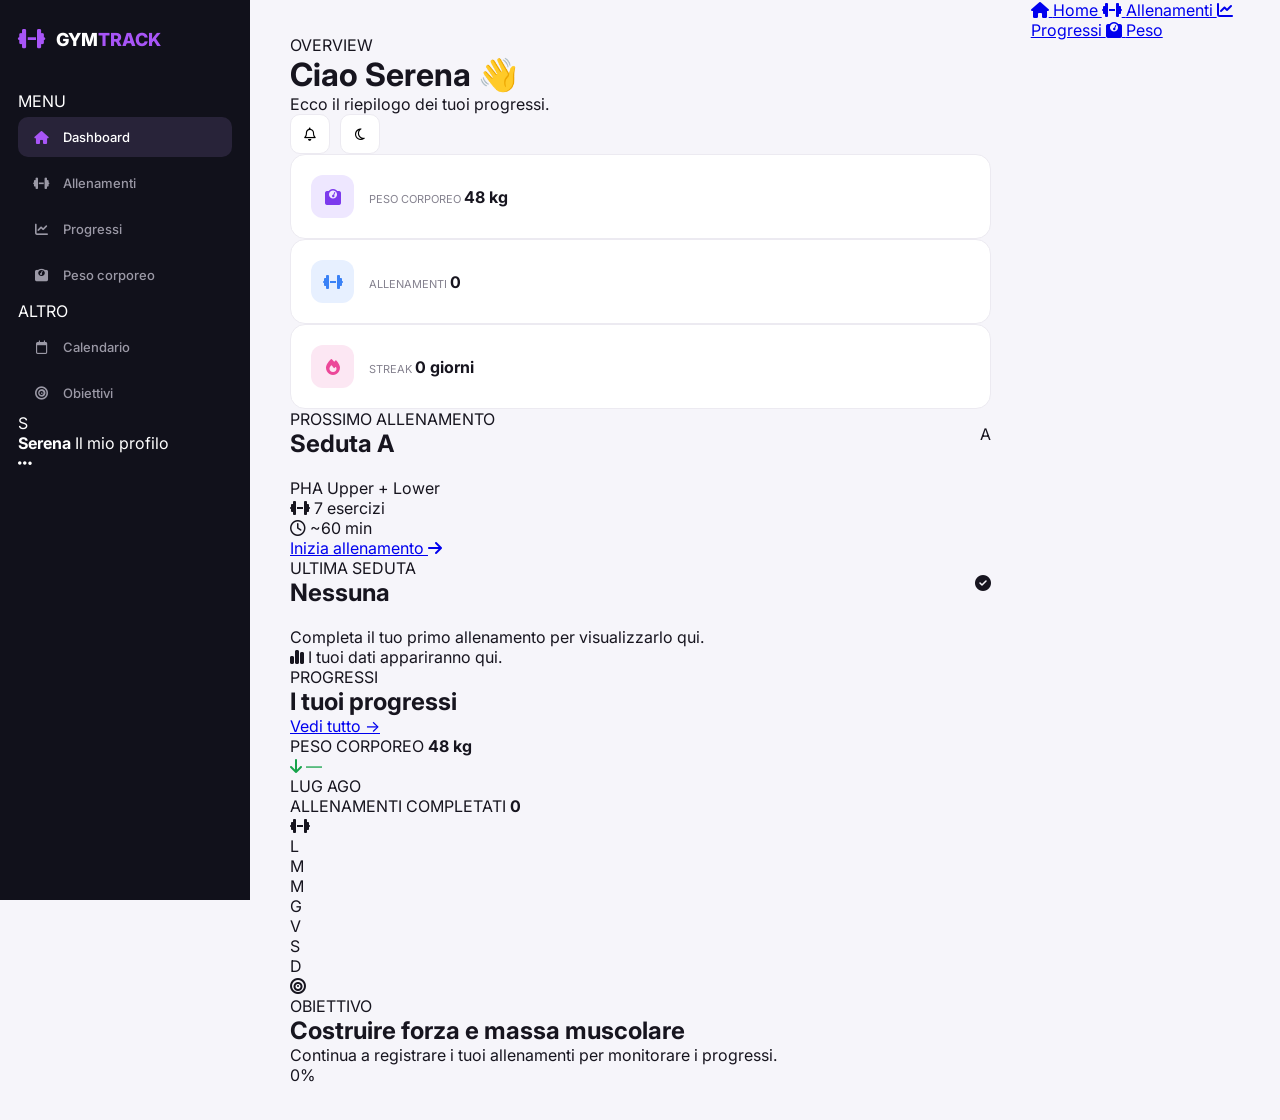
==== index.html @ af75dc8d "Add files via upload" ====
<!DOCTYPE html>
<html lang="it">

<head>

    <meta charset="UTF-8">

    <meta
        name="viewport"
        content="width=device-width, initial-scale=1.0"
    >

    <title>GymTrack | Dashboard</title>


    <!-- FONT -->

    <link
        rel="preconnect"
        href="https://fonts.googleapis.com"
    >

    <link
        rel="preconnect"
        href="https://fonts.gstatic.com"
        crossorigin
    >

    <link
        href="https://fonts.googleapis.com/css2?family=Inter:wght@400;500;600;700&display=swap"
        rel="stylesheet"
    >


    <!-- ICONS -->

    <link
        rel="stylesheet"
        href="https://cdnjs.cloudflare.com/ajax/libs/font-awesome/6.5.2/css/all.min.css"
    >


    <!-- PWA -->

    <link
        rel="manifest"
        href="manifest.json"
    >

    <meta
        name="theme-color"
        content="#7c3aed"
    >

    <meta
        name="apple-mobile-web-app-capable"
        content="yes"
    >

    <meta
        name="apple-mobile-web-app-status-bar-style"
        content="default"
    >

    <meta
        name="apple-mobile-web-app-title"
        content="GymTrack"
    >


    <!-- CSS -->

    <link
        rel="stylesheet"
        href="style.css"
    >

</head>


<body>


<div class="app">


    <!-- =====================================
         SIDEBAR
    ====================================== -->

    <aside class="sidebar">


        <!-- LOGO -->

        <div class="logo">

            <div class="logo-icon">

                <i class="fa-solid fa-dumbbell"></i>

            </div>

            <span>
                GYM<span>TRACK</span>
            </span>

        </div>


        <!-- NAVIGAZIONE -->

        <nav class="navigation">


            <p class="nav-title">
                MENU
            </p>


            <a
                href="index.html"
                class="active"
            >

                <i class="fa-solid fa-house"></i>

                <span>
                    Dashboard
                </span>

            </a>


            <a href="allenamenti.html">

                <i class="fa-solid fa-dumbbell"></i>

                <span>
                    Allenamenti
                </span>

            </a>


            <a href="#">

                <i class="fa-solid fa-chart-line"></i>

                <span>
                    Progressi
                </span>

            </a>


            <a href="#">

                <i class="fa-solid fa-weight-scale"></i>

                <span>
                    Peso corporeo
                </span>

            </a>


            <p class="nav-title second">
                ALTRO
            </p>


            <a href="#">

                <i class="fa-regular fa-calendar"></i>

                <span>
                    Calendario
                </span>

            </a>


            <a href="#">

                <i class="fa-solid fa-bullseye"></i>

                <span>
                    Obiettivi
                </span>

            </a>


        </nav>


        <!-- PROFILO -->

        <div class="sidebar-profile">

            <div class="avatar">
                S
            </div>


            <div class="profile-info">

                <strong>
                    Serena
                </strong>

                <span>
                    Il mio profilo
                </span>

            </div>


            <i class="fa-solid fa-ellipsis"></i>

        </div>


    </aside>



    <!-- =====================================
         MAIN
    ====================================== -->

    <main class="main">


        <!-- HEADER -->

        <header class="top-header">


            <div>

                <span class="small-label">
                    OVERVIEW
                </span>


                <h1>
                    Ciao Serena 👋
                </h1>


                <p>
                    Ecco il riepilogo dei tuoi progressi.
                </p>

            </div>


            <div class="header-actions">


                <button
                    class="icon-button"
                    aria-label="Notifiche"
                >

                    <i class="fa-regular fa-bell"></i>

                </button>


                <button
                    class="icon-button"
                    aria-label="Modalità scura"
                >

                    <i class="fa-regular fa-moon"></i>

                </button>


            </div>


        </header>



        <!-- =====================================
             STATISTICHE
        ====================================== -->

        <section class="stats-row">


            <!-- PESO -->

            <div class="stat-card">


                <div class="stat-icon purple">

                    <i class="fa-solid fa-weight-scale"></i>

                </div>


                <div>

                    <span>
                        PESO CORPOREO
                    </span>


                    <strong id="bodyWeight">
                        48 kg
                    </strong>

                </div>


            </div>



            <!-- ALLENAMENTI -->

            <div class="stat-card">


                <div class="stat-icon blue">

                    <i class="fa-solid fa-dumbbell"></i>

                </div>


                <div>

                    <span>
                        ALLENAMENTI
                    </span>


                    <strong id="completedWorkouts">
                        0
                    </strong>

                </div>


            </div>



            <!-- STREAK -->

            <div class="stat-card">


                <div class="stat-icon pink">

                    <i class="fa-solid fa-fire"></i>

                </div>


                <div>

                    <span>
                        STREAK
                    </span>


                    <strong id="streak">
                        0 giorni
                    </strong>

                </div>


            </div>


        </section>



        <!-- =====================================
             CONTENUTO PRINCIPALE
        ====================================== -->

        <section class="dashboard-grid">


            <!-- =================================
                 PROSSIMO ALLENAMENTO
            ================================== -->

            <div class="dashboard-card next-workout">


                <div class="card-header">


                    <div>

                        <span class="card-label">
                            PROSSIMO ALLENAMENTO
                        </span>


                        <h2>
                            Seduta A
                        </h2>

                    </div>


                    <div class="workout-badge">
                        A
                    </div>


                </div>


                <p class="card-description">
                    PHA Upper + Lower
                </p>


                <div class="workout-meta">


                    <div>

                        <i class="fa-solid fa-dumbbell"></i>

                        <span>
                            7 esercizi
                        </span>

                    </div>


                    <div>

                        <i class="fa-regular fa-clock"></i>

                        <span>
                            ~60 min
                        </span>

                    </div>


                </div>


                <a
                    href="allenamento.html?id=A"
                    class="primary-button"
                >

                    Inizia allenamento

                    <i class="fa-solid fa-arrow-right"></i>

                </a>


            </div>



            <!-- =================================
                 ULTIMO ALLENAMENTO
            ================================== -->

            <div class="dashboard-card">


                <div class="card-header">


                    <div>

                        <span class="card-label">
                            ULTIMA SEDUTA
                        </span>


                        <h2 id="lastWorkout">
                            Nessuna
                        </h2>

                    </div>


                    <i class="fa-solid fa-circle-check completed-icon"></i>


                </div>


                <p class="card-description">
                    Completa il tuo primo allenamento
                    per visualizzarlo qui.
                </p>


                <div class="last-workout-empty">

                    <i class="fa-solid fa-chart-simple"></i>

                    <span>
                        I tuoi dati appariranno qui.
                    </span>

                </div>


            </div>


        </section>



        <!-- =====================================
             PROGRESSI
        ====================================== -->

        <section class="progress-section">


            <div class="section-heading">


                <div>

                    <span class="card-label">
                        PROGRESSI
                    </span>


                    <h2>
                        I tuoi progressi
                    </h2>

                </div>


                <a href="#">
                    Vedi tutto →
                </a>


            </div>


            <div class="progress-grid">


                <!-- PESO -->

                <div class="progress-card">


                    <div class="progress-card-header">


                        <div>

                            <span>
                                PESO CORPOREO
                            </span>


                            <strong id="progressWeight">
                                48 kg
                            </strong>

                        </div>


                        <div class="trend positive">

                            <i class="fa-solid fa-arrow-down"></i>

                            <span>
                                —
                            </span>

                        </div>

                    </div>


                    <div class="fake-chart weight-chart">


                        <div class="chart-line"></div>


                        <div class="chart-point p1"></div>

                        <div class="chart-point p2"></div>

                        <div class="chart-point p3"></div>

                        <div class="chart-point p4"></div>

                        <div class="chart-point p5"></div>


                    </div>


                    <div class="chart-labels">

                        <span>
                            LUG
                        </span>

                        <span>
                            AGO
                        </span>

                    </div>


                </div>



                <!-- ALLENAMENTI -->

                <div class="progress-card">


                    <div class="progress-card-header">


                        <div>

                            <span>
                                ALLENAMENTI COMPLETATI
                            </span>


                            <strong id="progressWorkouts">
                                0
                            </strong>

                        </div>


                        <div class="progress-icon">

                            <i class="fa-solid fa-dumbbell"></i>

                        </div>

                    </div>


                    <div class="weekly-bars">


                        <div class="bar-wrapper">

                            <div
                                class="bar"
                                style="height: 25%"
                            ></div>

                            <span>
                                L
                            </span>

                        </div>


                        <div class="bar-wrapper">

                            <div
                                class="bar"
                                style="height: 45%"
                            ></div>

                            <span>
                                M
                            </span>

                        </div>


                        <div class="bar-wrapper">

                            <div
                                class="bar"
                                style="height: 70%"
                            ></div>

                            <span>
                                M
                            </span>

                        </div>


                        <div class="bar-wrapper">

                            <div
                                class="bar"
                                style="height: 35%"
                            ></div>

                            <span>
                                G
                            </span>

                        </div>


                        <div class="bar-wrapper">

                            <div
                                class="bar"
                                style="height: 85%"
                            ></div>

                            <span>
                                V
                            </span>

                        </div>


                        <div class="bar-wrapper">

                            <div
                                class="bar"
                                style="height: 20%"
                            ></div>

                            <span>
                                S
                            </span>

                        </div>


                        <div class="bar-wrapper">

                            <div
                                class="bar"
                                style="height: 10%"
                            ></div>

                            <span>
                                D
                            </span>

                        </div>


                    </div>


                </div>


            </div>


        </section>



        <!-- =====================================
             OBIETTIVO
        ====================================== -->

        <section class="goal-card">


            <div class="goal-icon">

                <i class="fa-solid fa-bullseye"></i>

            </div>


            <div class="goal-content">

                <span>
                    OBIETTIVO
                </span>


                <h2>
                    Costruire forza e massa muscolare
                </h2>


                <p>
                    Continua a registrare i tuoi allenamenti
                    per monitorare i progressi.
                </p>


                <div class="goal-progress">


                    <div class="goal-progress-bar">

                        <div
                            id="goalProgress"
                            class="goal-progress-fill"
                        ></div>

                    </div>


                    <span id="goalPercentage">
                        0%
                    </span>


                </div>

            </div>


        </section>


    </main>



    <!-- =====================================
         MOBILE NAVIGATION
    ====================================== -->

    <nav class="mobile-nav">


        <a
            href="index.html"
            class="mobile-nav-item active"
        >

            <i class="fa-solid fa-house"></i>

            <span>
                Home
            </span>

        </a>


        <a
            href="allenamenti.html"
            class="mobile-nav-item"
        >

            <i class="fa-solid fa-dumbbell"></i>

            <span>
                Allenamenti
            </span>

        </a>


        <a
            href="#"
            class="mobile-nav-item"
        >

            <i class="fa-solid fa-chart-line"></i>

            <span>
                Progressi
            </span>

        </a>


        <a
            href="#"
            class="mobile-nav-item"
        >

            <i class="fa-solid fa-weight-scale"></i>

            <span>
                Peso
            </span>

        </a>


    </nav>


</div>



<!-- =====================================
     JAVASCRIPT
====================================== -->

<script src="script.js"></script>


<!-- SERVICE WORKER -->

<script>

if ("serviceWorker" in navigator) {

    window.addEventListener("load", () => {

        navigator.serviceWorker
            .register("./service-worker.js")

            .then(() => {

                console.log(
                    "GymTrack: Service Worker attivo"
                );

            })

            .catch(error => {

                console.error(
                    "GymTrack: errore Service Worker",
                    error
                );

            });

    });

}

</script>


</body>

</html>
---- style.css ----
@import url('https://fonts.googleapis.com/css2?family=Inter:wght@400;500;600;700;800&display=swap');


:root {
    --background: #f6f5fa;
    --card: #ffffff;
    --text: #17151f;
    --muted: #85828f;
    --border: #eceaf1;

    --purple: #7c3aed;
    --purple-light: #eee7ff;

    --pink: #ec4899;
    --blue: #3b82f6;
    --orange: #f59e0b;

    --sidebar: #11111b;
}


* {
    margin: 0;
    padding: 0;
    box-sizing: border-box;
}


body {
    font-family: "Inter", sans-serif;
    background: var(--background);
    color: var(--text);
}


button,
select {
    font-family: inherit;
}


/* =========================
   LAYOUT
========================= */

.app {
    display: flex;
    min-height: 100vh;
}


/* =========================
   SIDEBAR
========================= */

.sidebar {
    width: 250px;
    background: var(--sidebar);
    color: white;

    padding: 28px 18px;

    display: flex;
    flex-direction: column;

    position: fixed;
    left: 0;
    top: 0;
    bottom: 0;
}


.logo {
    display: flex;
    align-items: center;
    gap: 10px;

    font-size: 18px;
    font-weight: 800;

    margin-bottom: 40px;
}


.logo i {
    color: #a855f7;
    font-size: 22px;
}


.logo span span {
    color: #a855f7;
}


.sidebar nav {
    display: flex;
    flex-direction: column;
    gap: 6px;
}


.sidebar nav a {
    text-decoration: none;
    color: #9b99a6;

    padding: 12px 14px;

    border-radius: 10px;

    display: flex;
    align-items: center;
    gap: 13px;

    font-size: 13px;
    font-weight: 500;

    transition: 0.2s;
}


.sidebar nav a i {
    width: 18px;
    text-align: center;
}


.sidebar nav a:hover {
    background: #20202d;
    color: white;
}


.sidebar nav a.active {
    background: #282339;
    color: white;
}


.sidebar nav a.active i {
    color: #a855f7;
}


.profile {
    margin-top: auto;

    border-top: 1px solid #292936;

    padding-top: 20px;

    display: flex;
    align-items: center;
    gap: 12px;
}


.profile-img {
    width: 40px;
    height: 40px;

    border-radius: 50%;

    background: linear-gradient(
        135deg,
        #a855f7,
        #ec4899
    );

    display: flex;
    align-items: center;
    justify-content: center;

    font-weight: 700;
}


.profile strong {
    display: block;
    font-size: 13px;
}


.profile small {
    display: block;
    color: #8e8b98;
    font-size: 10px;
    margin-top: 3px;
}


/* =========================
   MAIN
========================= */

.main {
    margin-left: 250px;

    width: calc(100% - 250px);

    padding: 35px 40px;
}


.header {
    display: flex;
    justify-content: space-between;
    align-items: center;

    margin-bottom: 28px;
}


.header h1 {
    font-size: 27px;
    margin-bottom: 5px;
}


.header p {
    color: var(--muted);
    font-size: 13px;
}


.header-actions {
    display: flex;
    gap: 10px;
}


.header-actions button {
    width: 40px;
    height: 40px;

    border: 1px solid var(--border);
    background: white;

    border-radius: 10px;

    cursor: pointer;
}


.notification {
    color: #777481;
}


/* =========================
   STATISTICS
========================= */

.stats {
    display: grid;

    grid-template-columns:
        repeat(4, 1fr);

    gap: 18px;

    margin-bottom: 20px;
}


.stat-card {
    background: var(--card);

    border: 1px solid var(--border);

    border-radius: 15px;

    padding: 20px;

    display: flex;
    gap: 15px;

    align-items: center;
}


.stat-icon {
    width: 43px;
    height: 43px;

    border-radius: 12px;

    display: flex;
    align-items: center;
    justify-content: center;
}


.purple {
    background: #eee7ff;
    color: var(--purple);
}


.pink {
    background: #fce7f3;
    color: var(--pink);
}


.blue {
    background: #e7f0ff;
    color: var(--blue);
}


.orange {
    background: #fff2d8;
    color: var(--orange);
}


.stat-card span {
    color: var(--muted);
    font-size: 11px;
}


.stat-card h2 {
    margin: 4px 0;

    font-size: 23px;
}


.stat-card h2 small {
    font-size: 12px;
    font-weight: 500;
}


.stat-card p {
    color: var(--muted);
    font-size: 10px;
}


.stat-card p small {
    font-size: 9px;
}


.positive {
    color: #16a34a !important;
}


/* =========================
   CARDS
========================= */

.card {
    background: var(--card);

    border: 1px solid var(--border);

    border-radius: 15px;

    padding: 22px;
}


.card-header {
    display: flex;
    align-items: center;
    justify-content: space-between;

    margin-bottom: 20px;
}


.card-header h3 {
    font-size: 14px;
}


.card-header p {
    color: var(--muted);
    font-size: 10px;
    margin-top: 4px;
}


.card-header select {
    border: 1px solid var(--border);
    background: white;

    border-radius: 8px;

    padding: 7px 10px;

    color: #666;
    font-size: 11px;
}


.more {
    background: transparent;
    border: none;
    color: #aaa;
    cursor: pointer;
}


/* =========================
   MAIN GRID
========================= */

.main-grid {
    display: grid;

    grid-template-columns:
        1.5fr 1fr;

    gap: 20px;

    margin-bottom: 20px;
}


.chart-container {
    height: 250px;
    width: 100%;
}


#weightChart {
    width: 100%;
    height: 100%;
}


/* =========================
   WORKOUTS
========================= */

.workout-list {
    display: flex;
    flex-direction: column;
}


.workout {
    display: flex;
    align-items: center;

    gap: 13px;

    padding: 13px 0;

    border-bottom: 1px solid #f0eef3;
}


.date {
    width: 38px;
    height: 42px;

    border-radius: 8px;

    background: #f5f1ff;

    display: flex;
    flex-direction: column;

    align-items: center;
    justify-content: center;
}


.date strong {
    font-size: 14px;
}


.date span {
    color: var(--purple);

    font-size: 8px;
    font-weight: 700;
}


.workout-info {
    flex: 1;
}


.workout-info strong {
    display: block;
    font-size: 11px;
}


.workout-info span {
    color: var(--muted);
    font-size: 9px;
}


.workout-volume {
    text-align: right;
}


.workout-volume strong {
    display: block;
    font-size: 10px;
}


.workout-volume span {
    color: var(--muted);
    font-size: 9px;
}


.view-all {
    border: none;
    background: transparent;

    color: var(--purple);

    font-size: 10px;
    font-weight: 600;

    cursor: pointer;

    margin-top: 15px;
}


.view-all i {
    margin-left: 5px;
}


/* =========================
   BOTTOM GRID
========================= */

.bottom-grid {
    display: grid;

    grid-template-columns:
        1.1fr 1fr 1.1fr;

    gap: 20px;
}


/* =========================
   PROGRESS
========================= */

.progress-list {
    display: flex;
    flex-direction: column;
    gap: 17px;
}


.progress-row {
    display: flex;
    align-items: center;
    gap: 10px;
}


.exercise-icon {
    width: 32px;
    height: 32px;

    border-radius: 8px;

    background: #f1edff;

    color: var(--purple);

    display: flex;
    align-items: center;
    justify-content: center;

    font-size: 12px;
}


.exercise-name {
    flex: 1;
}


.exercise-name strong {
    display: block;
    font-size: 11px;
}


.exercise-name span {
    color: var(--muted);
    font-size: 9px;
}


.progress-up {
    color: #16a34a;
    font-size: 11px;
}


/* =========================
   DONUT
========================= */

.distribution {
    display: flex;
    align-items: center;
    gap: 25px;
}


.donut {
    width: 130px;
    height: 130px;

    border-radius: 50%;

    background: conic-gradient(
        var(--purple) 0 45%,
        #60a5fa 45% 70%,
        #34d399 70% 85%,
        #f472b6 85% 95%,
        #fb7185 95% 100%
    );

    display: flex;
    align-items: center;
    justify-content: center;
}


.donut::before {
    content: "";

    position: absolute;

    width: 85px;
    height: 85px;

    background: white;

    border-radius: 50%;
}


.donut div {
    position: relative;

    text-align: center;

    z-index: 2;
}


.donut strong {
    display: block;
    font-size: 17px;
}


.donut span {
    font-size: 9px;
    color: var(--muted);
}


.legend {
    display: flex;
    flex-direction: column;
    gap: 9px;

    width: 100%;
}


.legend div {
    display: flex;
    align-items: center;

    font-size: 9px;
}


.legend strong {
    margin-left: auto;
}


.dot {
    width: 7px;
    height: 7px;

    border-radius: 50%;

    margin-right: 7px;
}


.legs {
    background: var(--purple);
}


.glutes {
    background: #60a5fa;
}


.back {
    background: #34d399;
}


.chest {
    background: #f472b6;
}


.shoulders {
    background: #fb7185;
}


/* =========================
   GOALS
========================= */

.goal {
    margin-bottom: 20px;
}


.goal-title {
    display: flex;
    justify-content: space-between;

    font-size: 10px;

    margin-bottom: 7px;
}


.goal-title span {
    display: flex;
    align-items: center;
    gap: 6px;
}


.goal-title i {
    color: var(--purple);
}


.progress-bar {
    height: 6px;

    background: #eeeaf5;

    border-radius: 10px;

    overflow: hidden;
}


.progress-bar div {
    height: 100%;

    background: var(--purple);

    border-radius: 10px;
}


.pink-bar div {
    background: var(--pink);
}


.orange-bar div {
    background: var(--orange);
}


/* =========================
   RESPONSIVE
========================= */

@media (max-width: 1100px) {

    .stats {
        grid-template-columns:
            repeat(2, 1fr);
    }

    .bottom-grid {
        grid-template-columns:
            1fr 1fr;
    }

}


@media (max-width: 800px) {

    .sidebar {
        width: 70px;
        padding: 25px 10px;
    }

    .logo span,
    .sidebar nav a:not(.active)::after,
    .sidebar nav a {
        font-size: 0;
    }

    .logo {
        justify-content: center;
    }

    .sidebar nav a {
        justify-content: center;
    }

    .sidebar nav a i {
        font-size: 16px;
    }

    .profile {
        justify-content: center;
    }

    .profile > div:last-child {
        display: none;
    }

    .main {
        margin-left: 70px;
        width: calc(100% - 70px);

        padding: 25px 20px;
    }

    .main-grid,
    .bottom-grid {
        grid-template-columns: 1fr;
    }

}


@media (max-width: 550px) {

    .main {
        padding: 20px 12px;
    }

    .header h1 {
        font-size: 21px;
    }

    .stats {
        grid-template-columns: 1fr;
    }

    .stat-card {
        padding: 15px;
    }

    .distribution {
        justify-content: center;
    }

}

/* =========================================
   RISCALDAMENTO / FINE ALLENAMENTO
========================================= */

.warmup-box,
.cooldown-box {

    background: white;

    border: 1px solid var(--border);

    border-radius: 13px;

    padding: 14px 17px;

    margin-bottom: 10px;

    display: flex;

    align-items: center;

    gap: 12px;
}


.cooldown-box {

    margin-top: 10px;

    margin-bottom: 15px;
}


.special-icon {

    width: 34px;
    height: 34px;

    border-radius: 9px;

    background: var(--purple-light);

    color: var(--purple);

    display: flex;

    align-items: center;

    justify-content: center;

    flex-shrink: 0;
}


.warmup-box strong,
.cooldown-box strong {

    display: block;

    font-size: 10px;

    margin-bottom: 5px;
}


.warmup-box span,
.cooldown-box span {

    display: inline-block;

    color: var(--muted);

    font-size: 8px;

    margin-right: 15px;
}


/* NOTE ESERCIZIO */

.exercise-note {

    margin-left: 47px;

    margin-top: 10px;

    padding: 8px 10px;

    border-radius: 7px;

    background: #faf9fc;

    color: #85818c;

    font-size: 8px;
}


.exercise-note i {

    color: var(--purple);

    margin-right: 5px;
}
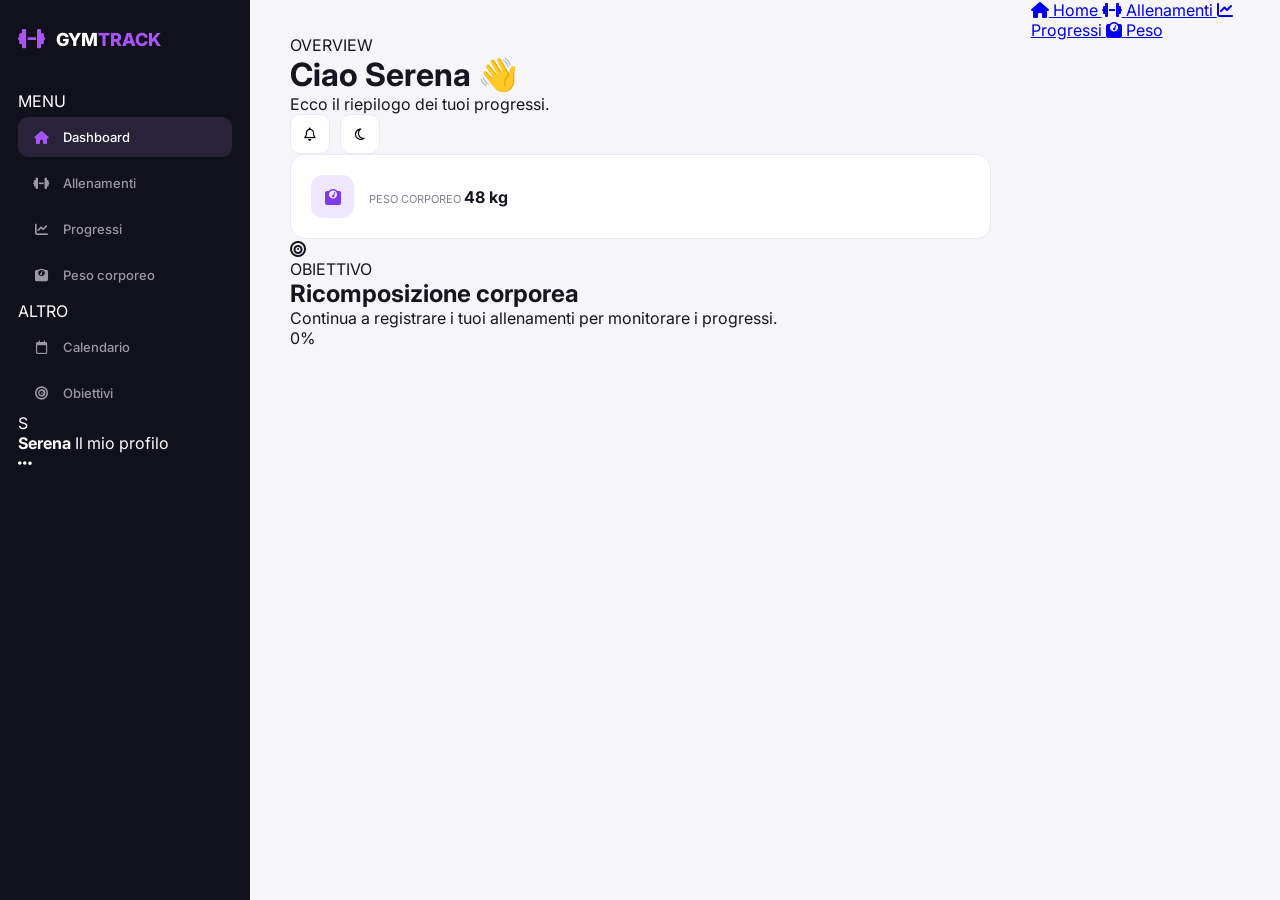
==== commit 446f6c95: "Update index.html" ====
--- a/index.html
+++ b/index.html
@@ -324,68 +324,7 @@
 
 
 
-            <!-- ALLENAMENTI -->
-
-            <div class="stat-card">
-
-
-                <div class="stat-icon blue">
-
-                    <i class="fa-solid fa-dumbbell"></i>
-
-                </div>
-
-
-                <div>
-
-                    <span>
-                        ALLENAMENTI
-                    </span>
-
-
-                    <strong id="completedWorkouts">
-                        0
-                    </strong>
-
-                </div>
-
-
-            </div>
-
-
-
-            <!-- STREAK -->
-
-            <div class="stat-card">
-
-
-                <div class="stat-icon pink">
-
-                    <i class="fa-solid fa-fire"></i>
-
-                </div>
-
-
-                <div>
-
-                    <span>
-                        STREAK
-                    </span>
-
-
-                    <strong id="streak">
-                        0 giorni
-                    </strong>
-
-                </div>
-
-
-            </div>
-
-
-        </section>
-
-
+           
 
         <!-- =====================================
              CONTENUTO PRINCIPALE
@@ -394,392 +333,6 @@
         <section class="dashboard-grid">
 
 
-            <!-- =================================
-                 PROSSIMO ALLENAMENTO
-            ================================== -->
-
-            <div class="dashboard-card next-workout">
-
-
-                <div class="card-header">
-
-
-                    <div>
-
-                        <span class="card-label">
-                            PROSSIMO ALLENAMENTO
-                        </span>
-
-
-                        <h2>
-                            Seduta A
-                        </h2>
-
-                    </div>
-
-
-                    <div class="workout-badge">
-                        A
-                    </div>
-
-
-                </div>
-
-
-                <p class="card-description">
-                    PHA Upper + Lower
-                </p>
-
-
-                <div class="workout-meta">
-
-
-                    <div>
-
-                        <i class="fa-solid fa-dumbbell"></i>
-
-                        <span>
-                            7 esercizi
-                        </span>
-
-                    </div>
-
-
-                    <div>
-
-                        <i class="fa-regular fa-clock"></i>
-
-                        <span>
-                            ~60 min
-                        </span>
-
-                    </div>
-
-
-                </div>
-
-
-                <a
-                    href="allenamento.html?id=A"
-                    class="primary-button"
-                >
-
-                    Inizia allenamento
-
-                    <i class="fa-solid fa-arrow-right"></i>
-
-                </a>
-
-
-            </div>
-
-
-
-            <!-- =================================
-                 ULTIMO ALLENAMENTO
-            ================================== -->
-
-            <div class="dashboard-card">
-
-
-                <div class="card-header">
-
-
-                    <div>
-
-                        <span class="card-label">
-                            ULTIMA SEDUTA
-                        </span>
-
-
-                        <h2 id="lastWorkout">
-                            Nessuna
-                        </h2>
-
-                    </div>
-
-
-                    <i class="fa-solid fa-circle-check completed-icon"></i>
-
-
-                </div>
-
-
-                <p class="card-description">
-                    Completa il tuo primo allenamento
-                    per visualizzarlo qui.
-                </p>
-
-
-                <div class="last-workout-empty">
-
-                    <i class="fa-solid fa-chart-simple"></i>
-
-                    <span>
-                        I tuoi dati appariranno qui.
-                    </span>
-
-                </div>
-
-
-            </div>
-
-
-        </section>
-
-
-
-        <!-- =====================================
-             PROGRESSI
-        ====================================== -->
-
-        <section class="progress-section">
-
-
-            <div class="section-heading">
-
-
-                <div>
-
-                    <span class="card-label">
-                        PROGRESSI
-                    </span>
-
-
-                    <h2>
-                        I tuoi progressi
-                    </h2>
-
-                </div>
-
-
-                <a href="#">
-                    Vedi tutto →
-                </a>
-
-
-            </div>
-
-
-            <div class="progress-grid">
-
-
-                <!-- PESO -->
-
-                <div class="progress-card">
-
-
-                    <div class="progress-card-header">
-
-
-                        <div>
-
-                            <span>
-                                PESO CORPOREO
-                            </span>
-
-
-                            <strong id="progressWeight">
-                                48 kg
-                            </strong>
-
-                        </div>
-
-
-                        <div class="trend positive">
-
-                            <i class="fa-solid fa-arrow-down"></i>
-
-                            <span>
-                                —
-                            </span>
-
-                        </div>
-
-                    </div>
-
-
-                    <div class="fake-chart weight-chart">
-
-
-                        <div class="chart-line"></div>
-
-
-                        <div class="chart-point p1"></div>
-
-                        <div class="chart-point p2"></div>
-
-                        <div class="chart-point p3"></div>
-
-                        <div class="chart-point p4"></div>
-
-                        <div class="chart-point p5"></div>
-
-
-                    </div>
-
-
-                    <div class="chart-labels">
-
-                        <span>
-                            LUG
-                        </span>
-
-                        <span>
-                            AGO
-                        </span>
-
-                    </div>
-
-
-                </div>
-
-
-
-                <!-- ALLENAMENTI -->
-
-                <div class="progress-card">
-
-
-                    <div class="progress-card-header">
-
-
-                        <div>
-
-                            <span>
-                                ALLENAMENTI COMPLETATI
-                            </span>
-
-
-                            <strong id="progressWorkouts">
-                                0
-                            </strong>
-
-                        </div>
-
-
-                        <div class="progress-icon">
-
-                            <i class="fa-solid fa-dumbbell"></i>
-
-                        </div>
-
-                    </div>
-
-
-                    <div class="weekly-bars">
-
-
-                        <div class="bar-wrapper">
-
-                            <div
-                                class="bar"
-                                style="height: 25%"
-                            ></div>
-
-                            <span>
-                                L
-                            </span>
-
-                        </div>
-
-
-                        <div class="bar-wrapper">
-
-                            <div
-                                class="bar"
-                                style="height: 45%"
-                            ></div>
-
-                            <span>
-                                M
-                            </span>
-
-                        </div>
-
-
-                        <div class="bar-wrapper">
-
-                            <div
-                                class="bar"
-                                style="height: 70%"
-                            ></div>
-
-                            <span>
-                                M
-                            </span>
-
-                        </div>
-
-
-                        <div class="bar-wrapper">
-
-                            <div
-                                class="bar"
-                                style="height: 35%"
-                            ></div>
-
-                            <span>
-                                G
-                            </span>
-
-                        </div>
-
-
-                        <div class="bar-wrapper">
-
-                            <div
-                                class="bar"
-                                style="height: 85%"
-                            ></div>
-
-                            <span>
-                                V
-                            </span>
-
-                        </div>
-
-
-                        <div class="bar-wrapper">
-
-                            <div
-                                class="bar"
-                                style="height: 20%"
-                            ></div>
-
-                            <span>
-                                S
-                            </span>
-
-                        </div>
-
-
-                        <div class="bar-wrapper">
-
-                            <div
-                                class="bar"
-                                style="height: 10%"
-                            ></div>
-
-                            <span>
-                                D
-                            </span>
-
-                        </div>
-
-
-                    </div>
-
-
-                </div>
-
-
-            </div>
-
-
-        </section>
-
-
 
         <!-- =====================================
              OBIETTIVO
@@ -803,7 +356,7 @@
 
 
                 <h2>
-                    Costruire forza e massa muscolare
+                    Ricomposizione corporea
                 </h2>
 
 
@@ -957,4 +510,4 @@
 
 </body>
 
-</html>+</html>
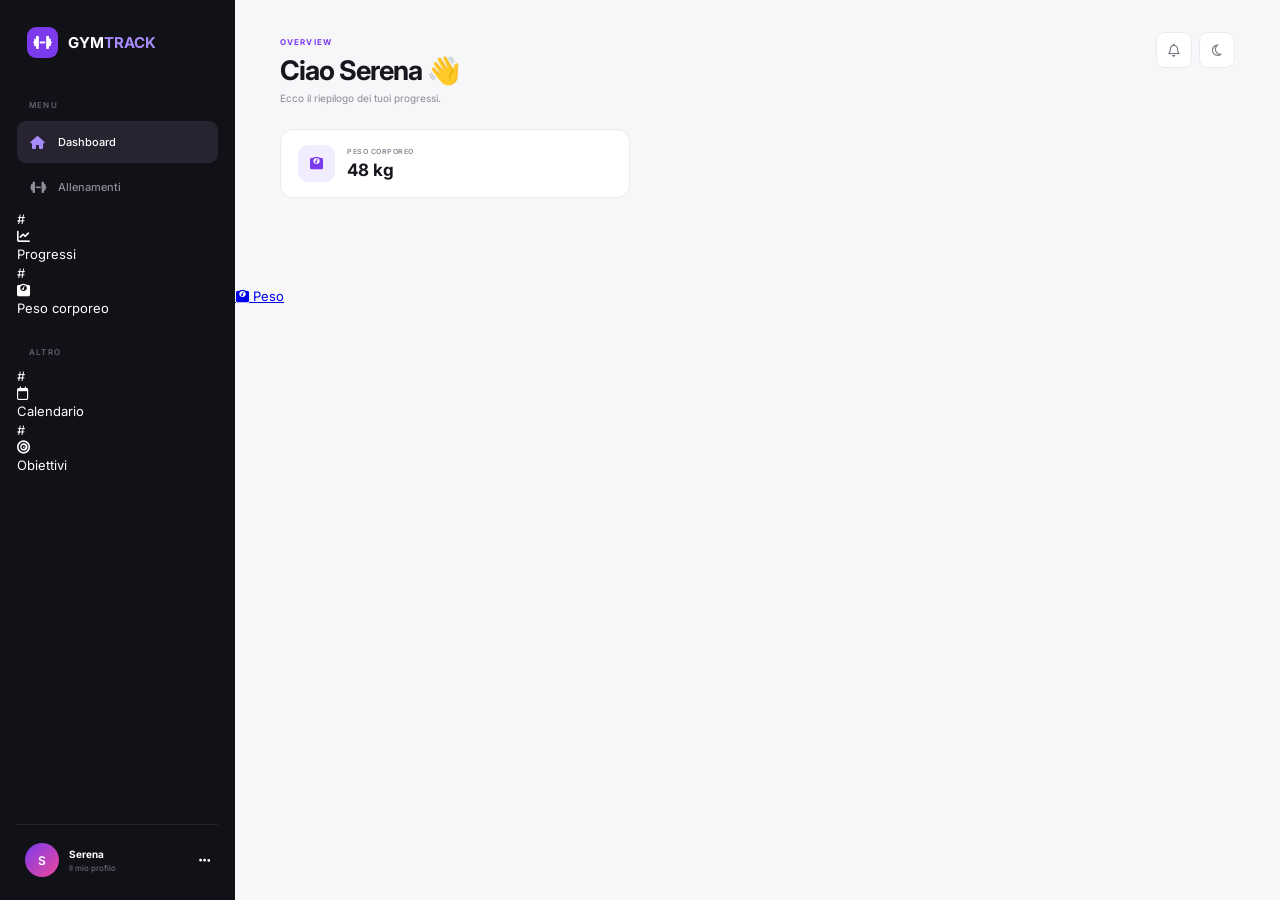
==== commit 9975ae7f: "Update index.html" ====
--- a/index.html
+++ b/index.html
@@ -88,141 +88,76 @@
          SIDEBAR
     ====================================== -->
 
-    <aside class="sidebar">
-
-
-        <!-- LOGO -->
-
-        <div class="logo">
-
-            <div class="logo-icon">
-
-                <i class="fa-solid fa-dumbbell"></i>
-
-            </div>
-
-            <span>
-                GYM<span>TRACK</span>
-            </span>
-
+    <!-- SIDEBAR -->
+
+<aside class="sidebar">
+
+    <div class="logo">
+
+        <div class="logo-icon">
+            <i class="fa-solid fa-dumbbell"></i>
         </div>
 
-
-        <!-- NAVIGAZIONE -->
-
-        <nav class="navigation">
-
-
-            <p class="nav-title">
-                MENU
-            </p>
-
-
-            <a
-                href="index.html"
-                class="active"
-            >
-
-                <i class="fa-solid fa-house"></i>
-
-                <span>
-                    Dashboard
-                </span>
-
-            </a>
-
-
-            <a href="allenamenti.html">
-
-                <i class="fa-solid fa-dumbbell"></i>
-
-                <span>
-                    Allenamenti
-                </span>
-
-            </a>
-
-
-            <a href="#">
-
-                <i class="fa-solid fa-chart-line"></i>
-
-                <span>
-                    Progressi
-                </span>
-
-            </a>
-
-
-            <a href="#">
-
-                <i class="fa-solid fa-weight-scale"></i>
-
-                <span>
-                    Peso corporeo
-                </span>
-
-            </a>
-
-
-            <p class="nav-title second">
-                ALTRO
-            </p>
-
-
-            <a href="#">
-
-                <i class="fa-regular fa-calendar"></i>
-
-                <span>
-                    Calendario
-                </span>
-
-            </a>
-
-
-            <a href="#">
-
-                <i class="fa-solid fa-bullseye"></i>
-
-                <span>
-                    Obiettivi
-                </span>
-
-            </a>
-
-
-        </nav>
-
-
-        <!-- PROFILO -->
-
-        <div class="sidebar-profile">
-
-            <div class="avatar">
-                S
-            </div>
-
-
-            <div class="profile-info">
-
-                <strong>
-                    Serena
-                </strong>
-
-                <span>
-                    Il mio profilo
-                </span>
-
-            </div>
-
-
-            <i class="fa-solid fa-ellipsis"></i>
-
+        <span>
+            GYM<span>TRACK</span>
+        </span>
+
+    </div>
+
+
+    <nav class="navigation">
+
+        <p class="nav-title">MENU</p>
+
+        <a href="index.html" class="active">
+            <i class="fa-solid fa-house"></i>
+            <span>Dashboard</span>
+        </a>
+
+        <a href="allenamenti.html">
+            <i class="fa-solid fa-dumbbell"></i>
+            <span>Allenamenti</span>
+        </a>
+
+        #
+            <i class="fa-solid fa-chart-line"></i>
+            <span>Progressi</span>
+        </a>
+
+        #
+            <i class="fa-solid fa-weight-scale"></i>
+            <span>Peso corporeo</span>
+        </a>
+
+        <p class="nav-title second">ALTRO</p>
+
+        #
+            <i class="fa-regular fa-calendar"></i>
+            <span>Calendario</span>
+        </a>
+
+        #
+            <i class="fa-solid fa-bullseye"></i>
+            <span>Obiettivi</span>
+        </a>
+
+    </nav>
+
+
+    <div class="sidebar-profile">
+
+        <div class="avatar">S</div>
+
+        <div class="profile-info">
+            <strong>Serena</strong>
+            <span>Il mio profilo</span>
         </div>
 
-
-    </aside>
+        <i class="fa-solid fa-ellipsis"></i>
+
+    </div>
+
+</aside>
 
 
 
--- a/style.css
+++ b/style.css
@@ -1,24 +1,3 @@
-@import url('https://fonts.googleapis.com/css2?family=Inter:wght@400;500;600;700;800&display=swap');
-
-
-:root {
-    --background: #f6f5fa;
-    --card: #ffffff;
-    --text: #17151f;
-    --muted: #85828f;
-    --border: #eceaf1;
-
-    --purple: #7c3aed;
-    --purple-light: #eee7ff;
-
-    --pink: #ec4899;
-    --blue: #3b82f6;
-    --orange: #f59e0b;
-
-    --sidebar: #11111b;
-}
-
-
 * {
     margin: 0;
     padding: 0;
@@ -26,795 +5,905 @@
 }
 
 
+:root {
+
+    --background: #f7f7fa;
+    --sidebar: #111118;
+
+    --card: #ffffff;
+
+    --text: #17151d;
+    --muted: #8c8995;
+
+    --border: #eceaf0;
+
+    --purple: #7c3aed;
+    --purple-light: #f1edff;
+
+    --blue: #3b82f6;
+    --blue-light: #edf4ff;
+
+    --pink: #ec4899;
+    --pink-light: #fff0f7;
+
+}
+
+
 body {
+
     font-family: "Inter", sans-serif;
+
     background: var(--background);
+
     color: var(--text);
-}
-
-
-button,
-select {
-    font-family: inherit;
-}
-
-
-/* =========================
-   LAYOUT
-========================= */
-
-.app {
-    display: flex;
-    min-height: 100vh;
-}
-
-
-/* =========================
+
+    font-size: 13px;
+}
+
+
+/* ==============================
    SIDEBAR
-========================= */
+============================== */
 
 .sidebar {
-    width: 250px;
+
+    position: fixed;
+
+    top: 0;
+    left: 0;
+    bottom: 0;
+
+    width: 235px;
+
     background: var(--sidebar);
+
     color: white;
 
-    padding: 28px 18px;
-
-    display: flex;
+    padding: 27px 17px 20px;
+
+    display: flex;
+
     flex-direction: column;
-
-    position: fixed;
-    left: 0;
-    top: 0;
-    bottom: 0;
 }
 
 
 .logo {
-    display: flex;
+
+    display: flex;
+
     align-items: center;
+
     gap: 10px;
 
-    font-size: 18px;
-    font-weight: 800;
-
-    margin-bottom: 40px;
-}
-
-
-.logo i {
-    color: #a855f7;
-    font-size: 22px;
-}
-
-
-.logo span span {
-    color: #a855f7;
-}
-
-
-.sidebar nav {
-    display: flex;
+    padding: 0 10px;
+
+    margin-bottom: 42px;
+
+    font-weight: 700;
+
+    font-size: 15px;
+}
+
+
+.logo-icon {
+
+    width: 31px;
+    height: 31px;
+
+    border-radius: 9px;
+
+    background: var(--purple);
+
+    display: flex;
+
+    align-items: center;
+
+    justify-content: center;
+}
+
+
+.logo > span > span {
+
+    color: #a78bfa;
+}
+
+
+.navigation {
+
+    display: flex;
+
     flex-direction: column;
-    gap: 6px;
-}
-
-
-.sidebar nav a {
+
+    gap: 3px;
+}
+
+
+.nav-title {
+
+    color: #64616d;
+
+    font-size: 8px;
+
+    font-weight: 600;
+
+    letter-spacing: 1.2px;
+
+    padding: 0 12px;
+
+    margin-bottom: 8px;
+}
+
+
+.nav-title.second {
+
+    margin-top: 28px;
+}
+
+
+.navigation a {
+
+    height: 42px;
+
+    border-radius: 9px;
+
+    display: flex;
+
+    align-items: center;
+
+    gap: 12px;
+
+    padding: 0 12px;
+
+    color: #8f8c97;
+
     text-decoration: none;
-    color: #9b99a6;
-
-    padding: 12px 14px;
-
-    border-radius: 10px;
-
-    display: flex;
+
+    transition: .2s;
+}
+
+
+.navigation a i {
+
+    width: 17px;
+
+    text-align: center;
+}
+
+
+.navigation a span {
+
+    font-size: 11px;
+
+    font-weight: 500;
+}
+
+
+.navigation a:hover {
+
+    background: #1d1c25;
+
+    color: white;
+}
+
+
+.navigation a.active {
+
+    background: #272330;
+
+    color: white;
+}
+
+
+.navigation a.active i {
+
+    color: #a78bfa;
+}
+
+
+.sidebar-profile {
+
+    margin-top: auto;
+
+    border-top: 1px solid #27262e;
+
+    padding: 18px 8px 3px;
+
+    display: flex;
+
     align-items: center;
-    gap: 13px;
-
-    font-size: 13px;
-    font-weight: 500;
-
-    transition: 0.2s;
-}
-
-
-.sidebar nav a i {
-    width: 18px;
-    text-align: center;
-}
-
-
-.sidebar nav a:hover {
-    background: #20202d;
-    color: white;
-}
-
-
-.sidebar nav a.active {
-    background: #282339;
-    color: white;
-}
-
-
-.sidebar nav a.active i {
-    color: #a855f7;
-}
-
-
-.profile {
-    margin-top: auto;
-
-    border-top: 1px solid #292936;
-
-    padding-top: 20px;
-
-    display: flex;
-    align-items: center;
-    gap: 12px;
-}
-
-
-.profile-img {
-    width: 40px;
-    height: 40px;
+
+    gap: 10px;
+}
+
+
+.avatar {
+
+    width: 34px;
+    height: 34px;
 
     border-radius: 50%;
 
     background: linear-gradient(
         135deg,
-        #a855f7,
+        #7c3aed,
         #ec4899
     );
 
     display: flex;
+
     align-items: center;
+
     justify-content: center;
 
+    font-size: 12px;
+
+    font-weight: 600;
+}
+
+
+.profile-info {
+
+    flex: 1;
+}
+
+
+.profile-info strong {
+
+    display: block;
+
+    font-size: 10px;
+}
+
+
+.profile-info span {
+
+    display: block;
+
+    color: #77747f;
+
+    font-size: 8px;
+
+    margin-top: 3px;
+}
+
+
+/* ==============================
+   MAIN
+============================== */
+
+.main {
+
+    margin-left: 235px;
+
+    padding: 32px 45px 60px;
+
+    max-width: 1280px;
+}
+
+
+/* ==============================
+   HEADER
+============================== */
+
+.top-header {
+
+    display: flex;
+
+    justify-content: space-between;
+
+    align-items: flex-start;
+
+    margin-bottom: 25px;
+}
+
+
+.small-label {
+
+    font-size: 8px;
+
     font-weight: 700;
-}
-
-
-.profile strong {
+
+    letter-spacing: 1.1px;
+
+    color: var(--purple);
+}
+
+
+.top-header h1 {
+
+    font-size: 27px;
+
+    letter-spacing: -1px;
+
+    margin-top: 6px;
+
+    margin-bottom: 5px;
+}
+
+
+.top-header p {
+
+    color: var(--muted);
+
+    font-size: 10px;
+}
+
+
+.header-actions {
+
+    display: flex;
+
+    gap: 7px;
+}
+
+
+.icon-button {
+
+    width: 36px;
+    height: 36px;
+
+    border-radius: 9px;
+
+    background: white;
+
+    border: 1px solid var(--border);
+
+    color: #7e7a86;
+
+    cursor: pointer;
+}
+
+
+/* ==============================
+   STATISTICHE
+============================== */
+
+.stats-row {
+
+    display: grid;
+
+    grid-template-columns:
+        repeat(3, 1fr);
+
+    gap: 12px;
+
+    margin-bottom: 30px;
+}
+
+
+.stat-card {
+
+    background: white;
+
+    border: 1px solid var(--border);
+
+    border-radius: 13px;
+
+    padding: 15px 17px;
+
+    display: flex;
+
+    align-items: center;
+
+    gap: 12px;
+}
+
+
+.stat-icon {
+
+    width: 37px;
+    height: 37px;
+
+    border-radius: 10px;
+
+    display: flex;
+
+    align-items: center;
+
+    justify-content: center;
+}
+
+
+.stat-icon.purple {
+
+    color: var(--purple);
+
+    background: var(--purple-light);
+}
+
+
+.stat-icon.blue {
+
+    color: var(--blue);
+
+    background: var(--blue-light);
+}
+
+
+.stat-icon.pink {
+
+    color: var(--pink);
+
+    background: var(--pink-light);
+}
+
+
+.stat-card span {
+
     display: block;
-    font-size: 13px;
-}
-
-
-.profile small {
+
+    color: var(--muted);
+
+    font-size: 7px;
+
+    font-weight: 600;
+
+    letter-spacing: .5px;
+}
+
+
+.stat-card strong {
+
     display: block;
-    color: #8e8b98;
-    font-size: 10px;
-    margin-top: 3px;
-}
-
-
-/* =========================
-   MAIN
-========================= */
-
-.main {
-    margin-left: 250px;
-
-    width: calc(100% - 250px);
-
-    padding: 35px 40px;
-}
-
-
-.header {
-    display: flex;
-    justify-content: space-between;
+
+    font-size: 17px;
+
+    margin-top: 4px;
+}
+
+
+/* ==============================
+   SEZIONE
+============================== */
+
+.section-heading {
+
+    margin-bottom: 15px;
+}
+
+
+.section-heading h2 {
+
+    font-size: 15px;
+
+    letter-spacing: -.3px;
+}
+
+
+.section-heading p {
+
+    color: var(--muted);
+
+    font-size: 9px;
+
+    margin-top: 4px;
+}
+
+
+/* ==============================
+   WORKOUT CARDS
+============================== */
+
+.workout-grid {
+
+    display: grid;
+
+    grid-template-columns:
+        repeat(3, 1fr);
+
+    gap: 15px;
+}
+
+
+.workout-card {
+
+    background: white;
+
+    border: 1px solid var(--border);
+
+    border-radius: 16px;
+
+    padding: 20px;
+
+    cursor: pointer;
+
+    transition: .25s;
+
+    position: relative;
+
+    overflow: hidden;
+}
+
+
+.workout-card:hover {
+
+    transform: translateY(-3px);
+
+    border-color: #ddd5ea;
+
+    box-shadow:
+        0 10px 30px
+        rgba(40, 25, 60, .07);
+}
+
+
+.workout-card::after {
+
+    content: "";
+
+    position: absolute;
+
+    width: 100px;
+    height: 100px;
+
+    border-radius: 50%;
+
+    background: var(--purple-light);
+
+    right: -45px;
+    top: -45px;
+
+    opacity: .7;
+}
+
+
+.workout-letter {
+
+    width: 45px;
+    height: 45px;
+
+    border-radius: 12px;
+
+    background: var(--purple-light);
+
+    color: var(--purple);
+
+    display: flex;
+
     align-items: center;
 
-    margin-bottom: 28px;
-}
-
-
-.header h1 {
-    font-size: 27px;
+    justify-content: center;
+
+    font-size: 17px;
+
+    font-weight: 700;
+
+    margin-bottom: 22px;
+
+    position: relative;
+
+    z-index: 1;
+}
+
+
+.workout-card h3 {
+
+    font-size: 14px;
+
     margin-bottom: 5px;
 }
 
 
-.header p {
+.workout-card p {
+
     color: var(--muted);
-    font-size: 13px;
-}
-
-
-.header-actions {
-    display: flex;
-    gap: 10px;
-}
-
-
-.header-actions button {
-    width: 40px;
-    height: 40px;
-
-    border: 1px solid var(--border);
-    background: white;
-
-    border-radius: 10px;
+
+    font-size: 9px;
+
+    line-height: 1.5;
+
+    min-height: 27px;
+}
+
+
+.workout-info {
+
+    display: flex;
+
+    gap: 18px;
+
+    margin-top: 19px;
+
+    padding-top: 14px;
+
+    border-top: 1px solid #f0eef3;
+}
+
+
+.workout-info div span {
+
+    display: block;
+
+    color: #aaa6b0;
+
+    font-size: 7px;
+
+    margin-bottom: 4px;
+}
+
+
+.workout-info div strong {
+
+    font-size: 9px;
+}
+
+
+.start-button {
+
+    width: 100%;
+
+    height: 35px;
+
+    border: none;
+
+    border-radius: 8px;
+
+    background: var(--purple);
+
+    color: white;
+
+    font-family: inherit;
+
+    font-size: 8px;
+
+    font-weight: 600;
+
+    margin-top: 17px;
 
     cursor: pointer;
-}
-
-
-.notification {
-    color: #777481;
-}
-
-
-/* =========================
-   STATISTICS
-========================= */
-
-.stats {
-    display: grid;
-
-    grid-template-columns:
-        repeat(4, 1fr);
-
-    gap: 18px;
-
-    margin-bottom: 20px;
-}
-
-
-.stat-card {
-    background: var(--card);
-
-    border: 1px solid var(--border);
-
-    border-radius: 15px;
-
-    padding: 20px;
-
-    display: flex;
-    gap: 15px;
-
-    align-items: center;
-}
-
-
-.stat-icon {
-    width: 43px;
-    height: 43px;
-
-    border-radius: 12px;
-
-    display: flex;
-    align-items: center;
-    justify-content: center;
-}
-
-
-.purple {
-    background: #eee7ff;
-    color: var(--purple);
-}
-
-
-.pink {
-    background: #fce7f3;
-    color: var(--pink);
-}
-
-
-.blue {
-    background: #e7f0ff;
-    color: var(--blue);
-}
-
-
-.orange {
-    background: #fff2d8;
-    color: var(--orange);
-}
-
-
-.stat-card span {
-    color: var(--muted);
-    font-size: 11px;
-}
-
-
-.stat-card h2 {
-    margin: 4px 0;
-
-    font-size: 23px;
-}
-
-
-.stat-card h2 small {
-    font-size: 12px;
-    font-weight: 500;
-}
-
-
-.stat-card p {
-    color: var(--muted);
-    font-size: 10px;
-}
-
-
-.stat-card p small {
-    font-size: 9px;
-}
-
-
-.positive {
-    color: #16a34a !important;
-}
-
-
-/* =========================
-   CARDS
-========================= */
-
-.card {
-    background: var(--card);
-
-    border: 1px solid var(--border);
-
-    border-radius: 15px;
-
-    padding: 22px;
-}
-
-
-.card-header {
-    display: flex;
-    align-items: center;
-    justify-content: space-between;
-
-    margin-bottom: 20px;
-}
-
-
-.card-header h3 {
-    font-size: 14px;
-}
-
-
-.card-header p {
-    color: var(--muted);
-    font-size: 10px;
-    margin-top: 4px;
-}
-
-
-.card-header select {
-    border: 1px solid var(--border);
-    background: white;
-
-    border-radius: 8px;
-
-    padding: 7px 10px;
-
-    color: #666;
-    font-size: 11px;
-}
-
-
-.more {
-    background: transparent;
-    border: none;
-    color: #aaa;
-    cursor: pointer;
-}
-
-
-/* =========================
-   MAIN GRID
-========================= */
-
-.main-grid {
-    display: grid;
-
-    grid-template-columns:
-        1.5fr 1fr;
-
-    gap: 20px;
-
-    margin-bottom: 20px;
-}
-
-
-.chart-container {
-    height: 250px;
-    width: 100%;
-}
-
-
-#weightChart {
-    width: 100%;
-    height: 100%;
-}
-
-
-/* =========================
-   WORKOUTS
-========================= */
-
-.workout-list {
-    display: flex;
-    flex-direction: column;
-}
-
-
-.workout {
-    display: flex;
-    align-items: center;
-
-    gap: 13px;
-
-    padding: 13px 0;
-
-    border-bottom: 1px solid #f0eef3;
-}
-
-
-.date {
-    width: 38px;
-    height: 42px;
-
-    border-radius: 8px;
-
-    background: #f5f1ff;
-
-    display: flex;
-    flex-direction: column;
-
-    align-items: center;
-    justify-content: center;
-}
-
-
-.date strong {
-    font-size: 14px;
-}
-
-
-.date span {
-    color: var(--purple);
-
-    font-size: 8px;
-    font-weight: 700;
-}
-
-
-.workout-info {
-    flex: 1;
-}
-
-
-.workout-info strong {
-    display: block;
-    font-size: 11px;
-}
-
-
-.workout-info span {
-    color: var(--muted);
-    font-size: 9px;
-}
-
-
-.workout-volume {
-    text-align: right;
-}
-
-
-.workout-volume strong {
-    display: block;
-    font-size: 10px;
-}
-
-
-.workout-volume span {
-    color: var(--muted);
-    font-size: 9px;
-}
-
-
-.view-all {
-    border: none;
-    background: transparent;
-
-    color: var(--purple);
-
-    font-size: 10px;
-    font-weight: 600;
-
-    cursor: pointer;
-
-    margin-top: 15px;
-}
-
-
-.view-all i {
+
+    transition: .2s;
+}
+
+
+.start-button:hover {
+
+    background: #6d28d9;
+}
+
+
+.start-button i {
+
     margin-left: 5px;
 }
 
 
-/* =========================
-   BOTTOM GRID
-========================= */
-
-.bottom-grid {
-    display: grid;
-
-    grid-template-columns:
-        1.1fr 1fr 1.1fr;
-
-    gap: 20px;
-}
-
-
-/* =========================
-   PROGRESS
-========================= */
-
-.progress-list {
-    display: flex;
-    flex-direction: column;
-    gap: 17px;
-}
-
-
-.progress-row {
-    display: flex;
-    align-items: center;
-    gap: 10px;
-}
-
-
-.exercise-icon {
-    width: 32px;
-    height: 32px;
-
-    border-radius: 8px;
-
-    background: #f1edff;
-
-    color: var(--purple);
-
-    display: flex;
-    align-items: center;
-    justify-content: center;
-
-    font-size: 12px;
-}
-
-
-.exercise-name {
-    flex: 1;
-}
-
-
-.exercise-name strong {
-    display: block;
-    font-size: 11px;
-}
-
-
-.exercise-name span {
-    color: var(--muted);
-    font-size: 9px;
-}
-
-
-.progress-up {
-    color: #16a34a;
-    font-size: 11px;
-}
-
-
-/* =========================
-   DONUT
-========================= */
-
-.distribution {
-    display: flex;
-    align-items: center;
-    gap: 25px;
-}
-
-
-.donut {
-    width: 130px;
-    height: 130px;
-
-    border-radius: 50%;
-
-    background: conic-gradient(
-        var(--purple) 0 45%,
-        #60a5fa 45% 70%,
-        #34d399 70% 85%,
-        #f472b6 85% 95%,
-        #fb7185 95% 100%
-    );
-
-    display: flex;
-    align-items: center;
-    justify-content: center;
-}
-
-
-.donut::before {
-    content: "";
-
-    position: absolute;
-
-    width: 85px;
-    height: 85px;
-
-    background: white;
-
-    border-radius: 50%;
-}
-
-
-.donut div {
-    position: relative;
-
-    text-align: center;
-
-    z-index: 2;
-}
-
-
-.donut strong {
-    display: block;
-    font-size: 17px;
-}
-
-
-.donut span {
-    font-size: 9px;
-    color: var(--muted);
-}
-
-
-.legend {
-    display: flex;
-    flex-direction: column;
-    gap: 9px;
-
-    width: 100%;
-}
-
-
-.legend div {
-    display: flex;
-    align-items: center;
-
-    font-size: 9px;
-}
-
-
-.legend strong {
-    margin-left: auto;
-}
-
-
-.dot {
-    width: 7px;
-    height: 7px;
-
-    border-radius: 50%;
-
-    margin-right: 7px;
-}
-
-
-.legs {
-    background: var(--purple);
-}
-
-
-.glutes {
-    background: #60a5fa;
-}
-
-
-.back {
-    background: #34d399;
-}
-
-
-.chest {
-    background: #f472b6;
-}
-
-
-.shoulders {
-    background: #fb7185;
-}
-
-
-/* =========================
-   GOALS
-========================= */
-
-.goal {
-    margin-bottom: 20px;
-}
-
-
-.goal-title {
-    display: flex;
-    justify-content: space-between;
-
-    font-size: 10px;
-
-    margin-bottom: 7px;
-}
-
-
-.goal-title span {
-    display: flex;
-    align-items: center;
-    gap: 6px;
-}
-
-
-.goal-title i {
-    color: var(--purple);
-}
-
-
-.progress-bar {
-    height: 6px;
-
-    background: #eeeaf5;
-
-    border-radius: 10px;
-
-    overflow: hidden;
-}
-
-
-.progress-bar div {
-    height: 100%;
-
-    background: var(--purple);
-
-    border-radius: 10px;
-}
-
-
-.pink-bar div {
-    background: var(--pink);
-}
-
-
-.orange-bar div {
-    background: var(--orange);
-}
-
-
-/* =========================
+/* ==============================
    RESPONSIVE
-========================= */
-
-@media (max-width: 1100px) {
-
-    .stats {
+============================== */
+
+@media (max-width: 1000px) {
+
+    .workout-grid {
+
         grid-template-columns:
             repeat(2, 1fr);
     }
 
-    .bottom-grid {
-        grid-template-columns:
-            1fr 1fr;
-    }
-
-}
-
+}
+
+
+@media (max-width: 800px) {
+
+    .sidebar {
+
+        width: 70px;
+
+        padding: 25px 10px;
+    }
+
+
+    .logo > span,
+    .navigation a span,
+    .nav-title,
+    .profile-info,
+    .sidebar-profile > i {
+
+        display: none;
+    }
+
+
+    .logo {
+
+        justify-content: center;
+
+        padding: 0;
+    }
+
+
+    .navigation a {
+
+        justify-content: center;
+
+        padding: 0;
+    }
+
+
+    .sidebar-profile {
+
+        justify-content: center;
+
+        border: none;
+    }
+
+
+    .main {
+
+        margin-left: 70px;
+
+        padding: 25px;
+    }
+
+}
+
+
+@media (max-width: 600px) {
+
+    .stats-row {
+
+        grid-template-columns: 1fr;
+    }
+
+
+    .workout-grid {
+
+        grid-template-columns: 1fr;
+    }
+
+
+    .main {
+
+        padding: 20px 15px;
+    }
+
+}
+
+/* ==============================
+   DASHBOARD PESO
+============================== */
+
+.stats-row {
+    display: grid;
+
+    grid-template-columns: 1fr;
+
+    max-width: 350px;
+
+    gap: 12px;
+
+    margin-bottom: 30px;
+}
+
+.dashboard-grid {
+    display: none;
+}
+
+.goal-card {
+    display: none;
+}
+
+.progress-grid {
+    display: grid;
+
+    grid-template-columns: 1fr;
+
+    gap: 15px;
+
+    max-width: 700px;
+}
+
+.progress-card {
+    background: white;
+
+    border: 1px solid var(--border);
+
+    border-radius: 16px;
+
+    padding: 20px;
+}
+
+.progress-card-header {
+    display: flex;
+
+    justify-content: space-between;
+
+    align-items: center;
+
+    margin-bottom: 20px;
+}
+
+.progress-card-header span {
+    display: block;
+
+    color: var(--muted);
+
+    font-size: 7px;
+
+    font-weight: 600;
+
+    letter-spacing: .5px;
+}
+
+.progress-card-header strong {
+    display: block;
+
+    margin-top: 4px;
+
+    font-size: 17px;
+}
+
+.trend {
+    color: #16a34a;
+
+    font-size: 10px;
+
+    font-weight: 600;
+}
+
+.fake-chart {
+    height: 180px;
+
+    border-radius: 12px;
+
+    background: linear-gradient(
+        180deg,
+        #faf8ff,
+        #ffffff
+    );
+
+    position: relative;
+
+    margin-top: 15px;
+}
+
+.chart-line {
+    position: absolute;
+
+    left: 10%;
+    right: 10%;
+    top: 50%;
+
+    height: 2px;
+
+    background: var(--purple);
+
+    transform: rotate(-4deg);
+}
+
+.chart-point {
+    position: absolute;
+
+    width: 10px;
+    height: 10px;
+
+    border-radius: 50%;
+
+    background: white;
+
+    border: 2px solid var(--purple);
+}
+
+.p1 { left: 10%; top: 58%; }
+.p2 { left: 30%; top: 55%; }
+.p3 { left: 50%; top: 50%; }
+.p4 { left: 70%; top: 45%; }
+.p5 { left: 90%; top: 40%; }
+
+.chart-labels {
+    display: flex;
+
+    justify-content: space-between;
+
+    margin-top: 10px;
+
+    color: var(--muted);
+
+    font-size: 8px;
+}
+
+/* ==============================
+   MOBILE
+============================== */
 
 @media (max-width: 800px) {
 
@@ -823,172 +912,39 @@
         padding: 25px 10px;
     }
 
-    .logo span,
-    .sidebar nav a:not(.active)::after,
-    .sidebar nav a {
-        font-size: 0;
-    }
-
-    .logo {
+    .logo > span,
+    .navigation a span,
+    .nav-title,
+    .profile-info,
+    .sidebar-profile > i {
+        display: none;
+    }
+
+    .logo,
+    .navigation a,
+    .sidebar-profile {
         justify-content: center;
-    }
-
-    .sidebar nav a {
-        justify-content: center;
-    }
-
-    .sidebar nav a i {
-        font-size: 16px;
-    }
-
-    .profile {
-        justify-content: center;
-    }
-
-    .profile > div:last-child {
-        display: none;
     }
 
     .main {
         margin-left: 70px;
-        width: calc(100% - 70px);
-
         padding: 25px 20px;
     }
-
-    .main-grid,
-    .bottom-grid {
-        grid-template-columns: 1fr;
-    }
-
-}
-
-
-@media (max-width: 550px) {
+}
+
+@media (max-width: 600px) {
 
     .main {
-        padding: 20px 12px;
-    }
-
-    .header h1 {
-        font-size: 21px;
-    }
-
-    .stats {
-        grid-template-columns: 1fr;
-    }
-
-    .stat-card {
-        padding: 15px;
-    }
-
-    .distribution {
-        justify-content: center;
-    }
-
-}
-
-/* =========================================
-   RISCALDAMENTO / FINE ALLENAMENTO
-========================================= */
-
-.warmup-box,
-.cooldown-box {
-
-    background: white;
-
-    border: 1px solid var(--border);
-
-    border-radius: 13px;
-
-    padding: 14px 17px;
-
-    margin-bottom: 10px;
-
-    display: flex;
-
-    align-items: center;
-
-    gap: 12px;
-}
-
-
-.cooldown-box {
-
-    margin-top: 10px;
-
-    margin-bottom: 15px;
-}
-
-
-.special-icon {
-
-    width: 34px;
-    height: 34px;
-
-    border-radius: 9px;
-
-    background: var(--purple-light);
-
-    color: var(--purple);
-
-    display: flex;
-
-    align-items: center;
-
-    justify-content: center;
-
-    flex-shrink: 0;
-}
-
-
-.warmup-box strong,
-.cooldown-box strong {
-
-    display: block;
-
-    font-size: 10px;
-
-    margin-bottom: 5px;
-}
-
-
-.warmup-box span,
-.cooldown-box span {
-
-    display: inline-block;
-
-    color: var(--muted);
-
-    font-size: 8px;
-
-    margin-right: 15px;
-}
-
-
-/* NOTE ESERCIZIO */
-
-.exercise-note {
-
-    margin-left: 47px;
-
-    margin-top: 10px;
-
-    padding: 8px 10px;
-
-    border-radius: 7px;
-
-    background: #faf9fc;
-
-    color: #85818c;
-
-    font-size: 8px;
-}
-
-
-.exercise-note i {
-
-    color: var(--purple);
-
-    margin-right: 5px;
-}+        margin-left: 0;
+        padding: 20px 15px 90px;
+    }
+
+    .sidebar {
+        display: none;
+    }
+
+    .stats-row,
+    .progress-grid {
+        max-width: 100%;
+    }
+}
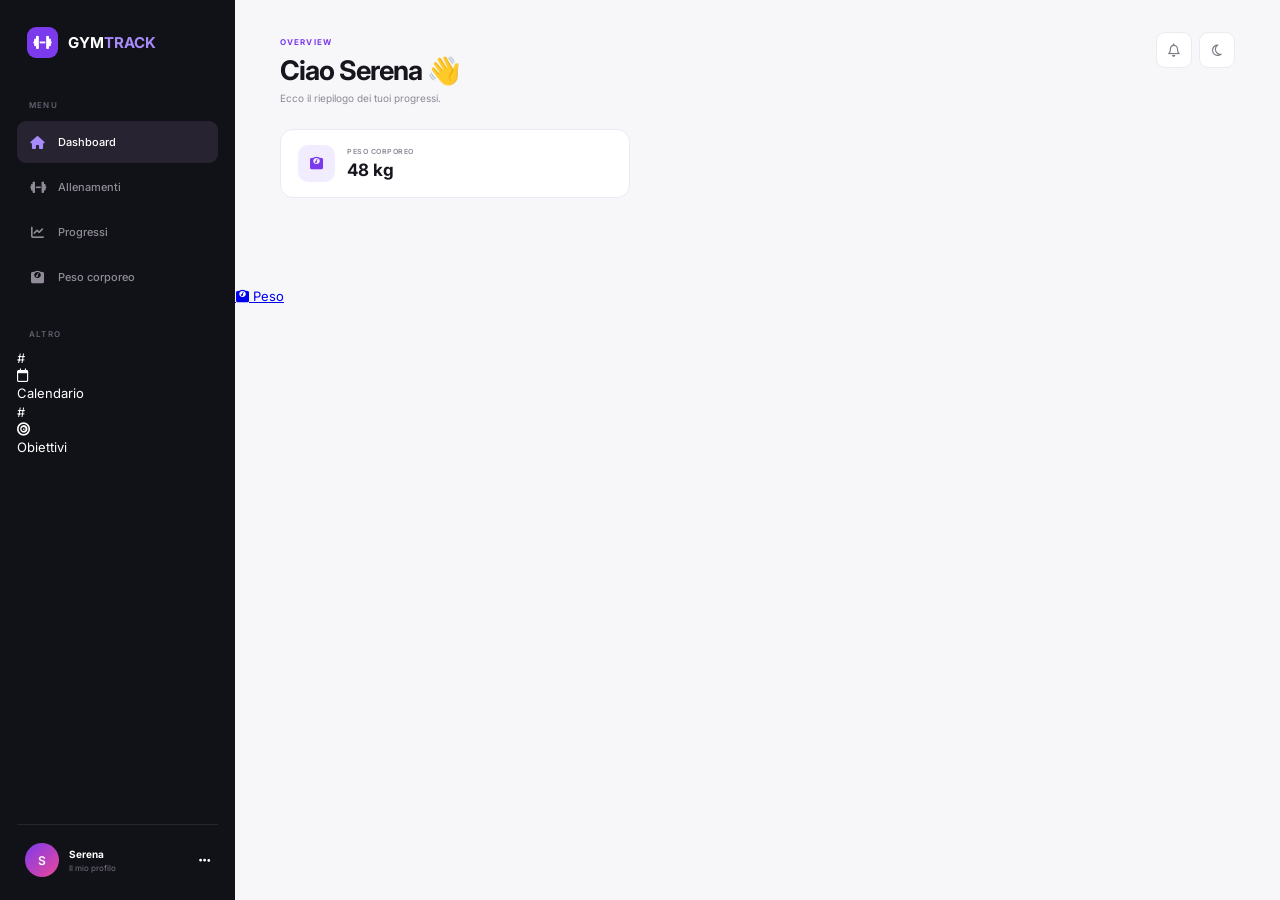
==== commit 92680b1c: "Update index.html" ====
--- a/index.html
+++ b/index.html
@@ -119,12 +119,12 @@
             <span>Allenamenti</span>
         </a>
 
-        #
+        <a href="progressi.html">
             <i class="fa-solid fa-chart-line"></i>
             <span>Progressi</span>
         </a>
 
-        #
+         <a href="peso.html">
             <i class="fa-solid fa-weight-scale"></i>
             <span>Peso corporeo</span>
         </a>
